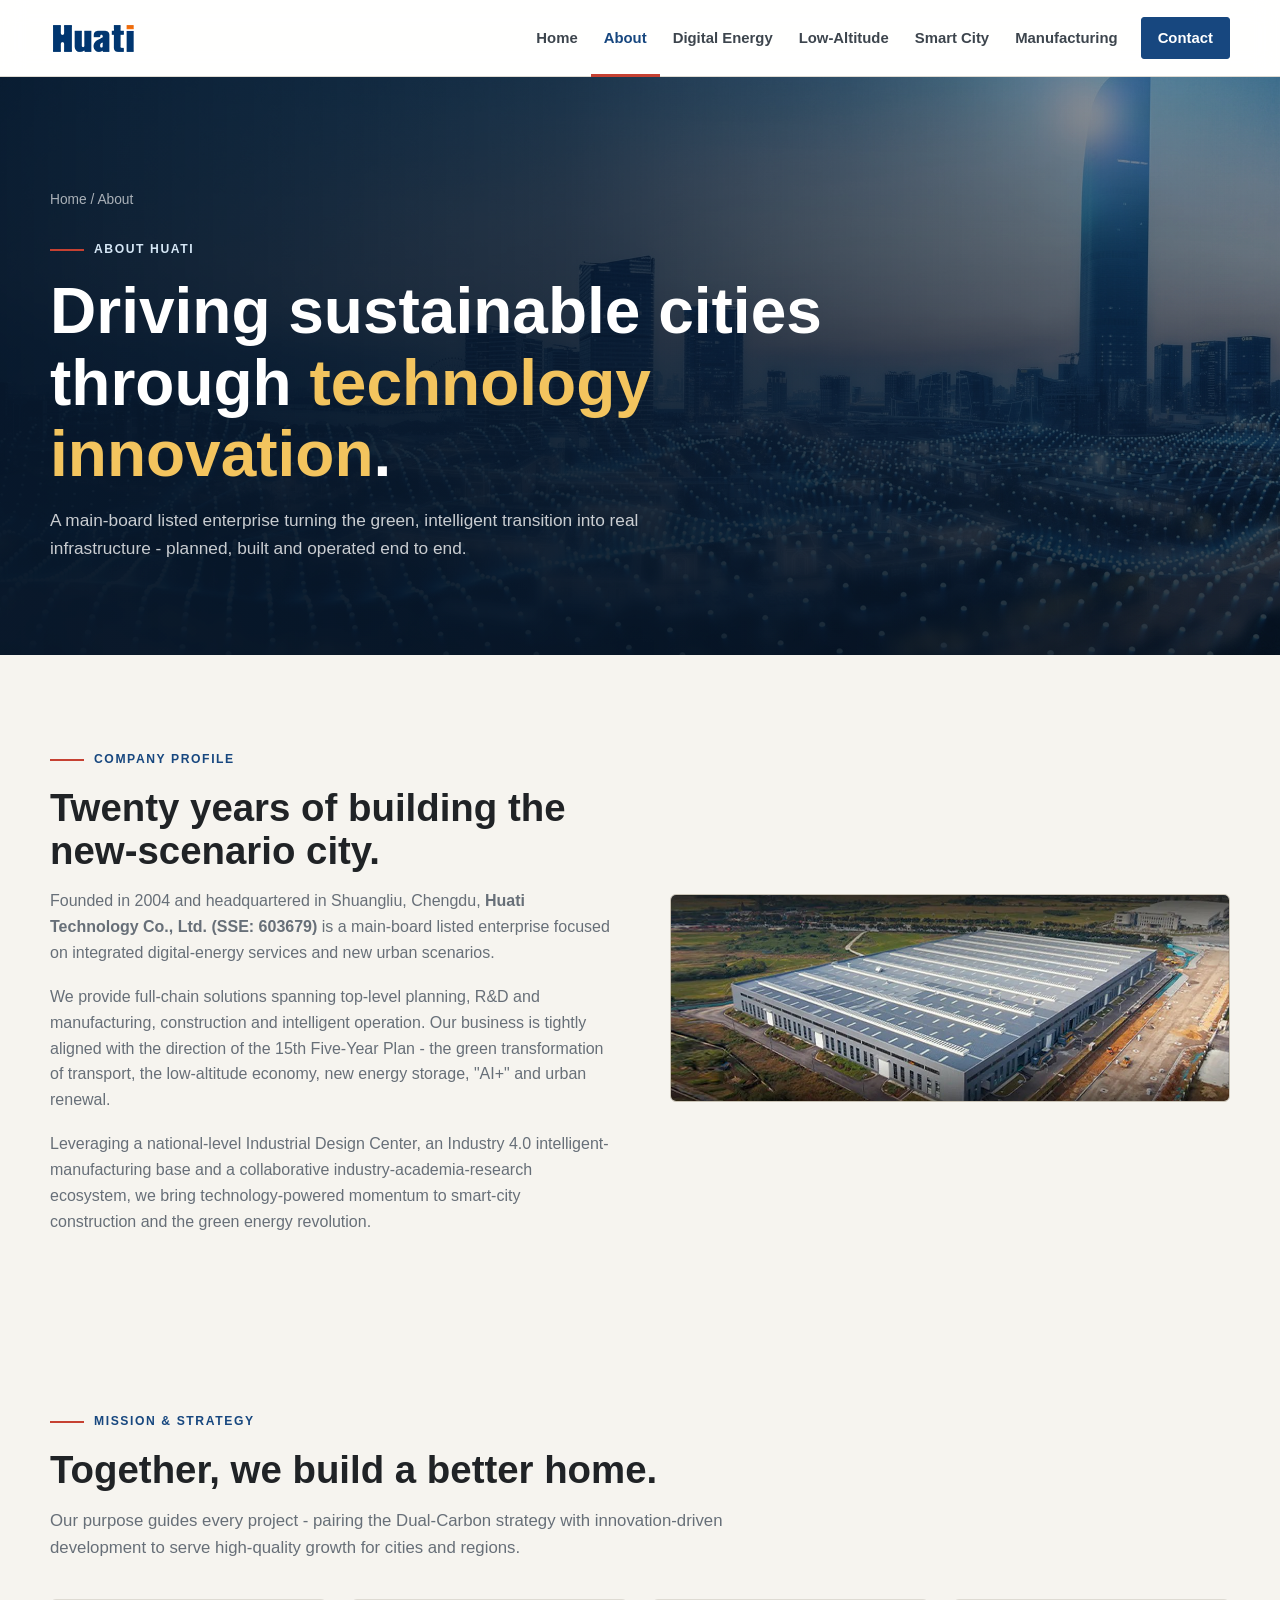
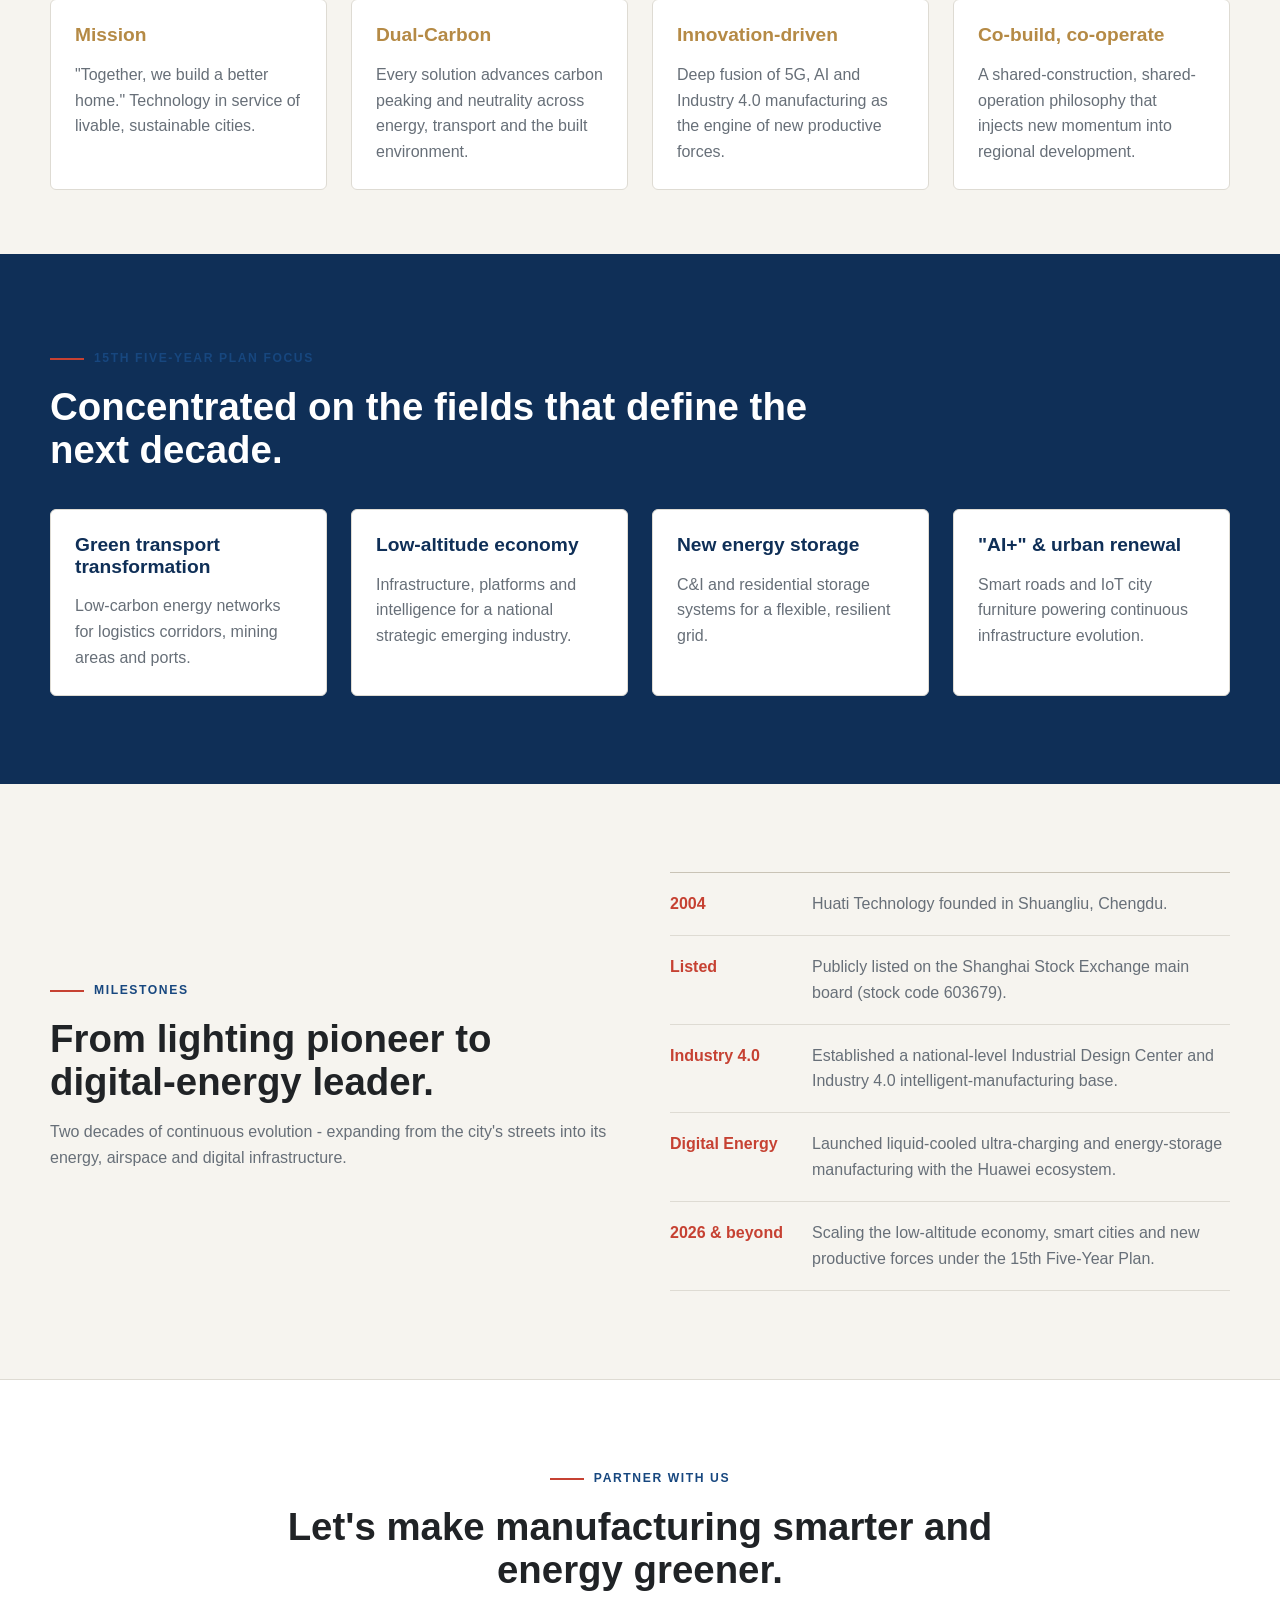
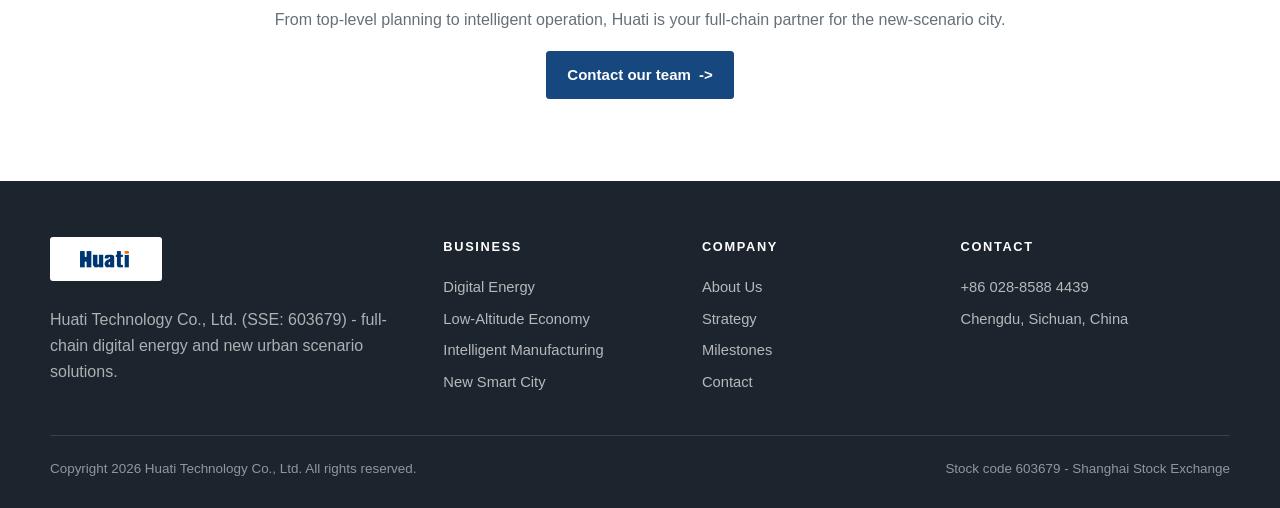
==== about.html @ 1b8c48bc "Initial Huati English website" ====
﻿<!doctype html>
<html lang="en">
<head>
  <meta charset="utf-8">
  <meta name="viewport" content="width=device-width, initial-scale=1">
  <title>About - Huati Technology</title>
  <meta name="description" content="Founded in 2004 and listed on the Shanghai Stock Exchange (603679), Huati Technology drives sustainable urban development through digital energy and new urban scenarios.">
  <link rel="stylesheet" href="css/style.css">
  <link rel="icon" href="images/huati-logo-en.png">
</head>
<body>

<header class="site-header">
  <div class="wrap nav">
    <a class="brand" href="index.html" aria-label="Huati Technology home"><img src="images/huati-logo-en.png" alt="Huati Technology"></a>
    <button class="nav-toggle" aria-label="Menu"><span></span><span></span><span></span></button>
    <ul class="nav-links">
      <li><a href="index.html">Home</a></li>
      <li><a href="about.html" class="active">About</a></li>
      <li><a href="digital-energy.html">Digital Energy</a></li>
      <li><a href="low-altitude.html">Low-Altitude</a></li>
      <li><a href="smart-city.html">Smart City</a></li>
      <li><a href="manufacturing.html">Manufacturing</a></li>
      <li class="nav-cta"><a href="contact.html" class="btn btn--gold">Contact</a></li>
    </ul>
  </div>
</header>

<section class="page-hero page-hero--about">
  <div class="hero-glow"></div>
  <div class="wrap page-hero-inner">
    <div class="breadcrumb"><a href="index.html">Home</a> / About</div>
    <span class="eyebrow">About Huati</span>
    <h1>Driving sustainable cities through <span class="gold">technology innovation</span>.</h1>
    <p>A main-board listed enterprise turning the green, intelligent transition into real infrastructure - planned, built and operated end to end.</p>
  </div>
</section>

<!-- Company profile -->
<section class="section">
  <div class="wrap split">
    <div class="split-copy reveal">
      <span class="eyebrow">Company profile</span>
      <h2>Twenty years of building the new-scenario city.</h2>
      <p>Founded in 2004 and headquartered in Shuangliu, Chengdu, <strong>Huati Technology Co., Ltd. (SSE: 603679)</strong> is a main-board listed enterprise focused on integrated digital-energy services and new urban scenarios.</p>
      <p>We provide full-chain solutions spanning top-level planning, R&amp;D and manufacturing, construction and intelligent operation. Our business is tightly aligned with the direction of the 15th Five-Year Plan - the green transformation of transport, the low-altitude economy, new energy storage, "AI+" and urban renewal.</p>
      <p>Leveraging a national-level Industrial Design Center, an Industry 4.0 intelligent-manufacturing base and a collaborative industry-academia-research ecosystem, we bring technology-powered momentum to smart-city construction and the green energy revolution.</p>
    </div>
    <div class="split-media reveal">
      <img src="images/factory-aerial.jpg" alt="Huati intelligent manufacturing base - aerial view" loading="lazy">
    </div>
  </div>
</section>

<!-- Mission / vision / values -->
<section class="section section--tight" id="strategy">
  <div class="wrap">
    <div class="section-head reveal">
      <span class="eyebrow">Mission &amp; strategy</span>
      <h2>Together, we build a better home.</h2>
      <p>Our purpose guides every project - pairing the Dual-Carbon strategy with innovation-driven development to serve high-quality growth for cities and regions.</p>
    </div>
    <div class="value-grid">
      <div class="value reveal"><h3 class="gold">Mission</h3><p>"Together, we build a better home." Technology in service of livable, sustainable cities.</p></div>
      <div class="value reveal"><h3 class="gold">Dual-Carbon</h3><p>Every solution advances carbon peaking and neutrality across energy, transport and the built environment.</p></div>
      <div class="value reveal"><h3 class="gold">Innovation-driven</h3><p>Deep fusion of 5G, AI and Industry 4.0 manufacturing as the engine of new productive forces.</p></div>
      <div class="value reveal"><h3 class="gold">Co-build, co-operate</h3><p>A shared-construction, shared-operation philosophy that injects new momentum into regional development.</p></div>
    </div>
  </div>
</section>

<!-- Strategic focus band -->
<section class="section band">
  <div class="wrap">
    <div class="section-head reveal" style="max-width:760px;">
      <span class="eyebrow">15th Five-Year Plan focus</span>
      <h2>Concentrated on the fields that define the next decade.</h2>
    </div>
    <div class="card-grid">
      <div class="card reveal"><h3>Green transport transformation</h3><p>Low-carbon energy networks for logistics corridors, mining areas and ports.</p></div>
      <div class="card reveal"><h3>Low-altitude economy</h3><p>Infrastructure, platforms and intelligence for a national strategic emerging industry.</p></div>
      <div class="card reveal"><h3>New energy storage</h3><p>C&amp;I and residential storage systems for a flexible, resilient grid.</p></div>
      <div class="card reveal"><h3>"AI+" &amp; urban renewal</h3><p>Smart roads and IoT city furniture powering continuous infrastructure evolution.</p></div>
    </div>
  </div>
</section>

<!-- Milestones -->
<section class="section" id="milestones">
  <div class="wrap split">
    <div class="split-copy reveal">
      <span class="eyebrow">Milestones</span>
      <h2>From lighting pioneer to digital-energy leader.</h2>
      <p>Two decades of continuous evolution - expanding from the city's streets into its energy, airspace and digital infrastructure.</p>
    </div>
    <div class="reveal">
      <ul class="timeline">
        <li><span class="yr">2004</span><p>Huati Technology founded in Shuangliu, Chengdu.</p></li>
        <li><span class="yr">Listed</span><p>Publicly listed on the Shanghai Stock Exchange main board (stock code 603679).</p></li>
        <li><span class="yr">Industry 4.0</span><p>Established a national-level Industrial Design Center and Industry 4.0 intelligent-manufacturing base.</p></li>
        <li><span class="yr">Digital Energy</span><p>Launched liquid-cooled ultra-charging and energy-storage manufacturing with the Huawei ecosystem.</p></li>
        <li><span class="yr">2026 &amp; beyond</span><p>Scaling the low-altitude economy, smart cities and new productive forces under the 15th Five-Year Plan.</p></li>
      </ul>
    </div>
  </div>
</section>

<!-- CTA -->
<section class="cta">
  <div class="wrap reveal">
    <span class="eyebrow" style="justify-content:center;">Partner with us</span>
    <h2>Let's make manufacturing smarter and energy greener.</h2>
    <p>From top-level planning to intelligent operation, Huati is your full-chain partner for the new-scenario city.</p>
    <a href="contact.html" class="btn btn--gold">Contact our team <span class="arrow">-></span></a>
  </div>
</section>

<footer class="site-footer">
  <div class="wrap">
    <div class="footer-top">
      <div class="footer-brand">
        <a class="brand" href="index.html" aria-label="Huati Technology home"><img src="images/huati-logo-en.png" alt="Huati Technology"></a>
        <p>Huati Technology Co., Ltd. (SSE: 603679) - full-chain digital energy and new urban scenario solutions.</p>
      </div>
      <div class="footer-col"><h5>Business</h5>
        <a href="digital-energy.html">Digital Energy</a>
        <a href="low-altitude.html">Low-Altitude Economy</a>
        <a href="manufacturing.html">Intelligent Manufacturing</a>
        <a href="smart-city.html">New Smart City</a>
      </div>
      <div class="footer-col"><h5>Company</h5>
        <a href="about.html">About Us</a>
        <a href="about.html#strategy">Strategy</a>
        <a href="about.html#milestones">Milestones</a>
        <a href="contact.html">Contact</a>
      </div>
      <div class="footer-col"><h5>Contact</h5>
        <a href="tel:+862885884439">+86 028-8588 4439</a>
        <a href="contact.html">Chengdu, Sichuan, China</a>
      </div>
    </div>
    <div class="footer-bottom">
      <span>Copyright 2026 Huati Technology Co., Ltd. All rights reserved.</span>
      <span>Stock code 603679  -  Shanghai Stock Exchange</span>
    </div>
  </div>
</footer>

<script src="js/main.js"></script>
</body>
</html>
---- css/style.css ----
/* Huati Technology English site */
:root {
  --paper: #f6f4ef;
  --white: #ffffff;
  --ink: #202326;
  --muted: #676f78;
  --faint: #8d959c;
  --line: #dedbd3;
  --line-strong: #c9c3b6;
  --blue: #17477f;
  --blue-deep: #0f2f57;
  --cyan: #2b8fa3;
  --red: #c64132;
  --gold: #b58a45;
  --maxw: 1180px;
  --radius: 6px;
  --ease: cubic-bezier(.22,.61,.36,1);
  --font: "Segoe UI", Arial, "Helvetica Neue", sans-serif;
}

* { box-sizing: border-box; }
html { scroll-behavior: smooth; }
body {
  margin: 0;
  font-family: var(--font);
  color: var(--ink);
  background: var(--paper);
  line-height: 1.62;
  -webkit-font-smoothing: antialiased;
  overflow-x: hidden;
}

img { display: block; max-width: 100%; }
a { color: inherit; text-decoration: none; }
.wrap { width: min(var(--maxw), calc(100% - 48px)); margin: 0 auto; }

h1, h2, h3, h4 { margin: 0 0 16px; line-height: 1.12; font-weight: 650; letter-spacing: 0; }
h1 { font-size: clamp(2.45rem, 5vw, 4.85rem); }
h2 { font-size: clamp(1.85rem, 3vw, 3rem); }
h3 { font-size: 1.2rem; }
p { margin: 0 0 18px; color: var(--muted); }
.gold { color: var(--gold); }
.kicker,
.eyebrow {
  display: inline-flex;
  align-items: center;
  gap: 10px;
  margin: 0 0 16px;
  color: var(--blue);
  font-size: .76rem;
  font-weight: 700;
  letter-spacing: .13em;
  text-transform: uppercase;
}
.kicker::before,
.eyebrow::before {
  content: "";
  width: 34px;
  height: 2px;
  background: var(--red);
}

.section { padding: 88px 0; }
.section--tight { padding: 64px 0; }
.section-head { max-width: 760px; margin-bottom: 38px; }
.section-head p { font-size: 1.05rem; }

.btn {
  display: inline-flex;
  align-items: center;
  justify-content: center;
  gap: 8px;
  min-height: 44px;
  padding: 11px 20px;
  border: 1px solid var(--blue);
  border-radius: 3px;
  font-size: .94rem;
  font-weight: 650;
  transition: background .25s, color .25s, transform .25s;
}
.btn:hover { transform: translateY(-1px); }
.btn--primary,
.btn--gold {
  background: var(--blue);
  color: #fff;
  border-color: var(--blue);
}
.btn--plain,
.btn--ghost {
  background: transparent;
  color: var(--blue);
}

.site-header {
  position: sticky;
  top: 0;
  z-index: 100;
  background: rgba(255,255,255,.94);
  border-bottom: 1px solid var(--line);
  backdrop-filter: blur(12px);
}
.topbar {
  background: var(--blue-deep);
  color: rgba(255,255,255,.86);
  font-size: .8rem;
}
.topbar-inner {
  min-height: 32px;
  display: flex;
  align-items: center;
  justify-content: space-between;
  gap: 18px;
}
.nav {
  height: 76px;
  display: flex;
  align-items: center;
  justify-content: space-between;
}
.brand { display: inline-flex; align-items: center; }
.brand img { width: 92px; max-height: 44px; object-fit: contain; }
.brand .brand-sub { display: none; }
.nav-links {
  display: flex;
  align-items: center;
  gap: 0;
  margin: 0;
  padding: 0;
  list-style: none;
}
.nav-links a {
  display: block;
  padding: 27px 13px 24px;
  border-bottom: 3px solid transparent;
  color: #3d454d;
  font-size: .93rem;
  font-weight: 600;
}
.nav-links a:hover,
.nav-links a.active {
  color: var(--blue);
  border-bottom-color: var(--red);
}
.nav-cta { margin-left: 10px; }
.nav-cta .btn { min-height: 38px; padding: 8px 16px; border-bottom: 1px solid var(--blue); color: #fff; }
.nav-toggle {
  display: none;
  width: 42px;
  height: 42px;
  border: 1px solid var(--line-strong);
  background: #fff;
}
.nav-toggle span {
  display: block;
  width: 22px;
  height: 2px;
  margin: 5px auto;
  background: var(--blue-deep);
}

.hero--home {
  position: relative;
  min-height: 690px;
  display: grid;
  align-items: end;
  padding: 130px 0 72px;
  background: #111;
  overflow: hidden;
}
.hero-photo {
  position: absolute;
  inset: 0;
}
.hero-photo img {
  width: 100%;
  height: 100%;
  object-fit: cover;
  opacity: .72;
}
.hero-photo::after {
  content: "";
  position: absolute;
  inset: 0;
  background: linear-gradient(90deg, rgba(5,16,28,.9) 0%, rgba(5,16,28,.68) 42%, rgba(5,16,28,.15) 100%),
              linear-gradient(0deg, rgba(0,0,0,.34), transparent 55%);
}
.hero-panel {
  position: relative;
  z-index: 1;
  max-width: var(--maxw);
}
.hero-panel h1 {
  max-width: 850px;
  color: #fff;
  text-wrap: balance;
}
.hero-panel .kicker { color: #d6e7f6; }
.hero-panel .kicker::before { background: var(--red); }
.hero-lead {
  max-width: 690px;
  color: rgba(255,255,255,.82);
  font-size: 1.12rem;
}
.hero-actions { display: flex; gap: 12px; flex-wrap: wrap; margin-top: 28px; }
.hero-actions .btn--plain {
  color: #fff;
  border-color: rgba(255,255,255,.65);
}

.intro-strip {
  padding: 54px 0;
  background: #fff;
  border-bottom: 1px solid var(--line);
}
.intro-grid {
  display: grid;
  grid-template-columns: .75fr 1fr;
  gap: 54px;
  align-items: start;
}
.intro-grid p:last-child {
  margin: 6px 0 0;
  font-size: 1.04rem;
}

.feature-row,
.split,
.contact-grid {
  display: grid;
  grid-template-columns: .8fr 1.2fr;
  gap: 60px;
  align-items: start;
}
.feature-copy { position: sticky; top: 130px; }
.business-list {
  border-top: 1px solid var(--line-strong);
}
.business-item {
  display: grid;
  grid-template-columns: 72px 1fr;
  gap: 20px;
  padding: 28px 0;
  border-bottom: 1px solid var(--line);
}
.business-item > span {
  color: var(--red);
  font-weight: 800;
  font-size: 1.05rem;
}
.business-item h3 { margin-bottom: 8px; color: var(--blue-deep); }
.business-item p { margin: 0; }
.business-item:hover h3 { color: var(--red); }

.section--image {
  background: #e9e5dc;
}
.image-story {
  display: grid;
  grid-template-columns: 1.35fr .75fr;
  gap: 34px;
  align-items: center;
}
.wide-photo,
.split-media {
  margin: 0;
  overflow: hidden;
  border-radius: var(--radius);
  border: 1px solid var(--line-strong);
  background: #ddd;
}
.wide-photo img,
.split-media img {
  width: 100%;
  height: 100%;
  object-fit: cover;
}
.story-card {
  margin-left: -110px;
  padding: 38px;
  background: #fff;
  border-top: 5px solid var(--red);
  box-shadow: 0 18px 45px rgba(30,35,40,.14);
}
.fact-list {
  display: grid;
  grid-template-columns: repeat(3, 1fr);
  gap: 18px;
  margin: 30px 0 0;
}
.fact-list div { border-top: 1px solid var(--line); padding-top: 14px; }
.fact-list dt { color: var(--blue); font-size: 1.35rem; font-weight: 800; }
.fact-list dd { margin: 3px 0 0; color: var(--muted); font-size: .86rem; }

.project-grid,
.pillar-grid,
.card-grid,
.value-grid,
.partner-grid {
  display: grid;
  grid-template-columns: repeat(3, 1fr);
  gap: 24px;
}
.project-card,
.pillar,
.card,
.value,
.partner {
  background: #fff;
  border: 1px solid var(--line);
  border-radius: var(--radius);
  overflow: hidden;
  transition: transform .25s, box-shadow .25s, border-color .25s;
}
.project-card:hover,
.pillar:hover,
.card:hover,
.value:hover,
.partner:hover {
  transform: translateY(-3px);
  border-color: var(--line-strong);
  box-shadow: 0 16px 34px rgba(25,33,40,.09);
}
.project-card img,
.pillar-media img {
  width: 100%;
  aspect-ratio: 4 / 3;
  object-fit: cover;
}
.project-card div,
.pillar-body,
.card,
.value,
.partner {
  padding: 24px;
}
.project-card p:last-child,
.pillar-body p,
.card p,
.value p { margin-bottom: 0; }

.news-band,
.band {
  background: var(--blue-deep);
  color: #fff;
}
.news-band p,
.news-band .kicker,
.band p,
.band .section-head p { color: rgba(255,255,255,.76); }
.band .card,
.band .value,
.band .partner {
  color: var(--ink);
}
.band .card h3,
.band .value h3,
.band .partner h3 {
  color: var(--blue-deep);
}
.band .card p,
.band .value p,
.band .partner small {
  color: var(--muted);
}
.news-layout {
  display: grid;
  grid-template-columns: .85fr 1.15fr;
  gap: 60px;
}
.news-list {
  margin: 0;
  padding: 0;
  list-style: none;
  border-top: 1px solid rgba(255,255,255,.2);
}
.news-list li {
  display: grid;
  grid-template-columns: 120px 1fr;
  gap: 24px;
  padding: 18px 0;
  border-bottom: 1px solid rgba(255,255,255,.16);
  color: rgba(255,255,255,.88);
}
.news-list span {
  color: #8ec9d5;
  font-weight: 700;
}

.page-hero {
  position: relative;
  min-height: 480px;
  display: grid;
  align-items: end;
  padding: 112px 0 74px;
  background-color: var(--blue-deep);
  background-position: center;
  background-size: cover;
  color: #fff;
  overflow: hidden;
}
.page-hero::before {
  content: "";
  position: absolute;
  inset: 0;
  background: linear-gradient(90deg, rgba(7,23,42,.92) 0%, rgba(7,23,42,.76) 44%, rgba(7,23,42,.28) 100%),
              linear-gradient(0deg, rgba(7,23,42,.34), rgba(7,23,42,.08));
}
.page-hero--about { background-image: url("../images/source-banner2.jpg"); }
.page-hero--energy { background-image: url("../images/hero-energy-cropped.jpg"); }
.page-hero--low { background-image: url("../images/source-banner1.jpg"); }
.page-hero--city { background-image: url("../images/source-smartcity-case.jpg"); }
.page-hero--manufacturing { background-image: url("../images/storage-factory.jpg"); }
.page-hero--contact { background-image: url("../images/collage.jpg"); }
.page-hero-inner {
  position: relative;
  z-index: 1;
}
.page-hero h1 { max-width: 780px; }
.page-hero p { max-width: 680px; color: rgba(255,255,255,.78); font-size: 1.08rem; }
.breadcrumb { margin-bottom: 22px; color: rgba(255,255,255,.65); font-size: .86rem; }
.breadcrumb a:hover { color: #fff; }
.page-hero .eyebrow { color: #d6e7f6; }
.page-hero .gold { color: #f3c45e; }
.hero-glow,
.hero-arc { display: none; }

.split { grid-template-columns: 1fr 1fr; align-items: center; }
.split.rev .split-media { order: 2; }
.split-copy p { font-size: 1rem; }
.check-list {
  margin: 22px 0 30px;
  padding: 0;
  list-style: none;
  display: grid;
  gap: 10px;
}
.check-list li {
  position: relative;
  padding-left: 24px;
  color: var(--muted);
}
.check-list li::before {
  content: "";
  position: absolute;
  left: 0;
  top: .72em;
  width: 8px;
  height: 8px;
  background: var(--red);
}

.pillar-grid { grid-template-columns: repeat(2, 1fr); }
.pillar { display: block; color: inherit; }
.pillar-body .num { color: var(--red); font-weight: 800; }
.pillar-body .more { color: var(--blue); font-weight: 700; }

.card-grid,
.value-grid { grid-template-columns: repeat(auto-fit, minmax(240px, 1fr)); }
.card .ic {
  width: 42px;
  height: 42px;
  display: grid;
  place-items: center;
  margin-bottom: 16px;
  background: #edf4f7;
  border-radius: 4px;
}
.card .ic svg { width: 24px; height: 24px; stroke: var(--blue); }
.stat-row {
  display: grid;
  grid-template-columns: repeat(4, 1fr);
  gap: 22px;
}
.stat-row .stat {
  padding: 24px;
  background: #fff;
  border: 1px solid var(--line);
  border-radius: var(--radius);
}
.stat-row .stat b { display: block; color: var(--blue-deep); font-size: 2rem; }
.stat-row .stat span { color: var(--muted); }
.band .stat-row .stat {
  background: transparent;
  border-color: rgba(255,255,255,.18);
}
.band .stat-row .stat b { color: #fff; }
.band .stat-row .stat span { color: rgba(255,255,255,.72); }

.timeline {
  margin: 0;
  padding: 0;
  list-style: none;
  border-top: 1px solid var(--line-strong);
}
.timeline li {
  display: grid;
  grid-template-columns: 120px 1fr;
  gap: 22px;
  padding: 18px 0;
  border-bottom: 1px solid var(--line);
}
.timeline .yr { color: var(--red); font-weight: 800; }
.timeline p { margin: 0; }

.contact-grid { grid-template-columns: .8fr 1.2fr; }
.contact-info .row {
  display: grid;
  grid-template-columns: 42px 1fr;
  gap: 16px;
  padding: 20px 0;
  border-bottom: 1px solid var(--line);
}
.contact-info .ic {
  width: 42px;
  height: 42px;
  display: grid;
  place-items: center;
  border-radius: 4px;
  background: #edf4f7;
}
.contact-info .ic svg { width: 21px; height: 21px; stroke: var(--blue); }
.form {
  padding: 30px;
  background: #fff;
  border: 1px solid var(--line);
  border-radius: var(--radius);
}
.field { margin-bottom: 16px; }
.field label {
  display: block;
  margin-bottom: 7px;
  color: #3d454d;
  font-weight: 650;
  font-size: .88rem;
}
.field input,
.field textarea,
.field select {
  width: 100%;
  padding: 12px 13px;
  border: 1px solid var(--line-strong);
  border-radius: 3px;
  background: #fff;
  color: var(--ink);
  font-family: inherit;
}
.field textarea { min-height: 122px; resize: vertical; }
.field input:focus,
.field textarea:focus,
.field select:focus {
  outline: 2px solid rgba(43,143,163,.16);
  border-color: var(--cyan);
}
.form-note { color: var(--faint); font-size: .84rem; }

.cta {
  padding: 82px 0;
  background: #fff;
  text-align: center;
  border-top: 1px solid var(--line);
}
.cta .wrap { max-width: 760px; }
.cta .eyebrow { justify-content: center; }

.site-footer {
  background: #1c252d;
  color: rgba(255,255,255,.86);
  padding: 56px 0 28px;
}
.footer-top {
  display: grid;
  grid-template-columns: 1.6fr 1fr 1fr 1.2fr;
  gap: 34px;
}
.footer-brand img { width: 112px; padding: 10px; background: #fff; border-radius: 3px; }
.footer-brand p { margin: 18px 0 0; color: rgba(255,255,255,.64); }
.footer-col h5 {
  margin: 0 0 14px;
  color: #fff;
  font-size: .8rem;
  letter-spacing: .13em;
  text-transform: uppercase;
}
.footer-col a,
.footer-col span {
  display: block;
  padding: 4px 0;
  color: rgba(255,255,255,.68);
  font-size: .92rem;
}
.footer-col a:hover { color: #fff; }
.footer-bottom {
  display: flex;
  justify-content: space-between;
  gap: 16px;
  margin-top: 36px;
  padding-top: 22px;
  border-top: 1px solid rgba(255,255,255,.13);
  color: rgba(255,255,255,.52);
  font-size: .84rem;
}

.reveal {
  opacity: 1;
  transform: none;
}
.reveal.in {
  opacity: 1;
  transform: none;
}

@media (max-width: 1000px) {
  .nav-links a { padding-left: 8px; padding-right: 8px; font-size: .86rem; }
  .intro-grid,
  .feature-row,
  .image-story,
  .news-layout,
  .split,
  .contact-grid {
    grid-template-columns: 1fr;
  }
  .feature-copy { position: static; }
  .story-card { margin-left: 0; }
  .project-grid { grid-template-columns: 1fr; }
  .footer-top { grid-template-columns: 1fr 1fr; }
}

@media (max-width: 760px) {
  .wrap { width: min(100% - 34px, var(--maxw)); }
  .topbar-inner { flex-direction: column; align-items: flex-start; padding: 8px 0; gap: 2px; }
  .nav { height: 66px; }
  .brand img { width: 92px; }
  .nav-toggle { display: block; }
  .nav-links {
    position: fixed;
    left: 0;
    right: 0;
    top: 98px;
    display: block;
    padding: 8px 17px 18px;
    background: #fff;
    border-bottom: 1px solid var(--line);
    transform: translateY(-130%);
    transition: transform .28s var(--ease);
  }
  .nav-links.open { transform: translateY(0); }
  .nav-links a {
    padding: 13px 0;
    border-bottom: 1px solid var(--line);
  }
  .hero--home {
    min-height: 620px;
    padding: 88px 0 48px;
  }
  .hero-panel .kicker {
    display: flex;
    flex-wrap: wrap;
    align-items: center;
    max-width: 100%;
    font-size: .66rem;
    letter-spacing: .08em;
  }
  .hero-panel h1 {
    max-width: 100%;
    font-size: 1.72rem;
    line-height: 1.08;
    text-wrap: auto;
    overflow-wrap: anywhere;
  }
  .hero-lead {
    max-width: 100%;
    font-size: 1rem;
    overflow-wrap: anywhere;
  }
  .hero-actions .btn {
    flex: 1 1 100%;
    width: 100%;
    padding-left: 12px;
    padding-right: 12px;
  }
  .section { padding: 62px 0; }
  .business-item,
  .news-list li,
  .timeline li {
    grid-template-columns: 1fr;
    gap: 8px;
  }
  .fact-list,
  .stat-row,
  .pillar-grid {
    grid-template-columns: 1fr;
  }
  .split.rev .split-media { order: 0; }
  .footer-top,
  .footer-bottom {
    grid-template-columns: 1fr;
    display: grid;
  }
}
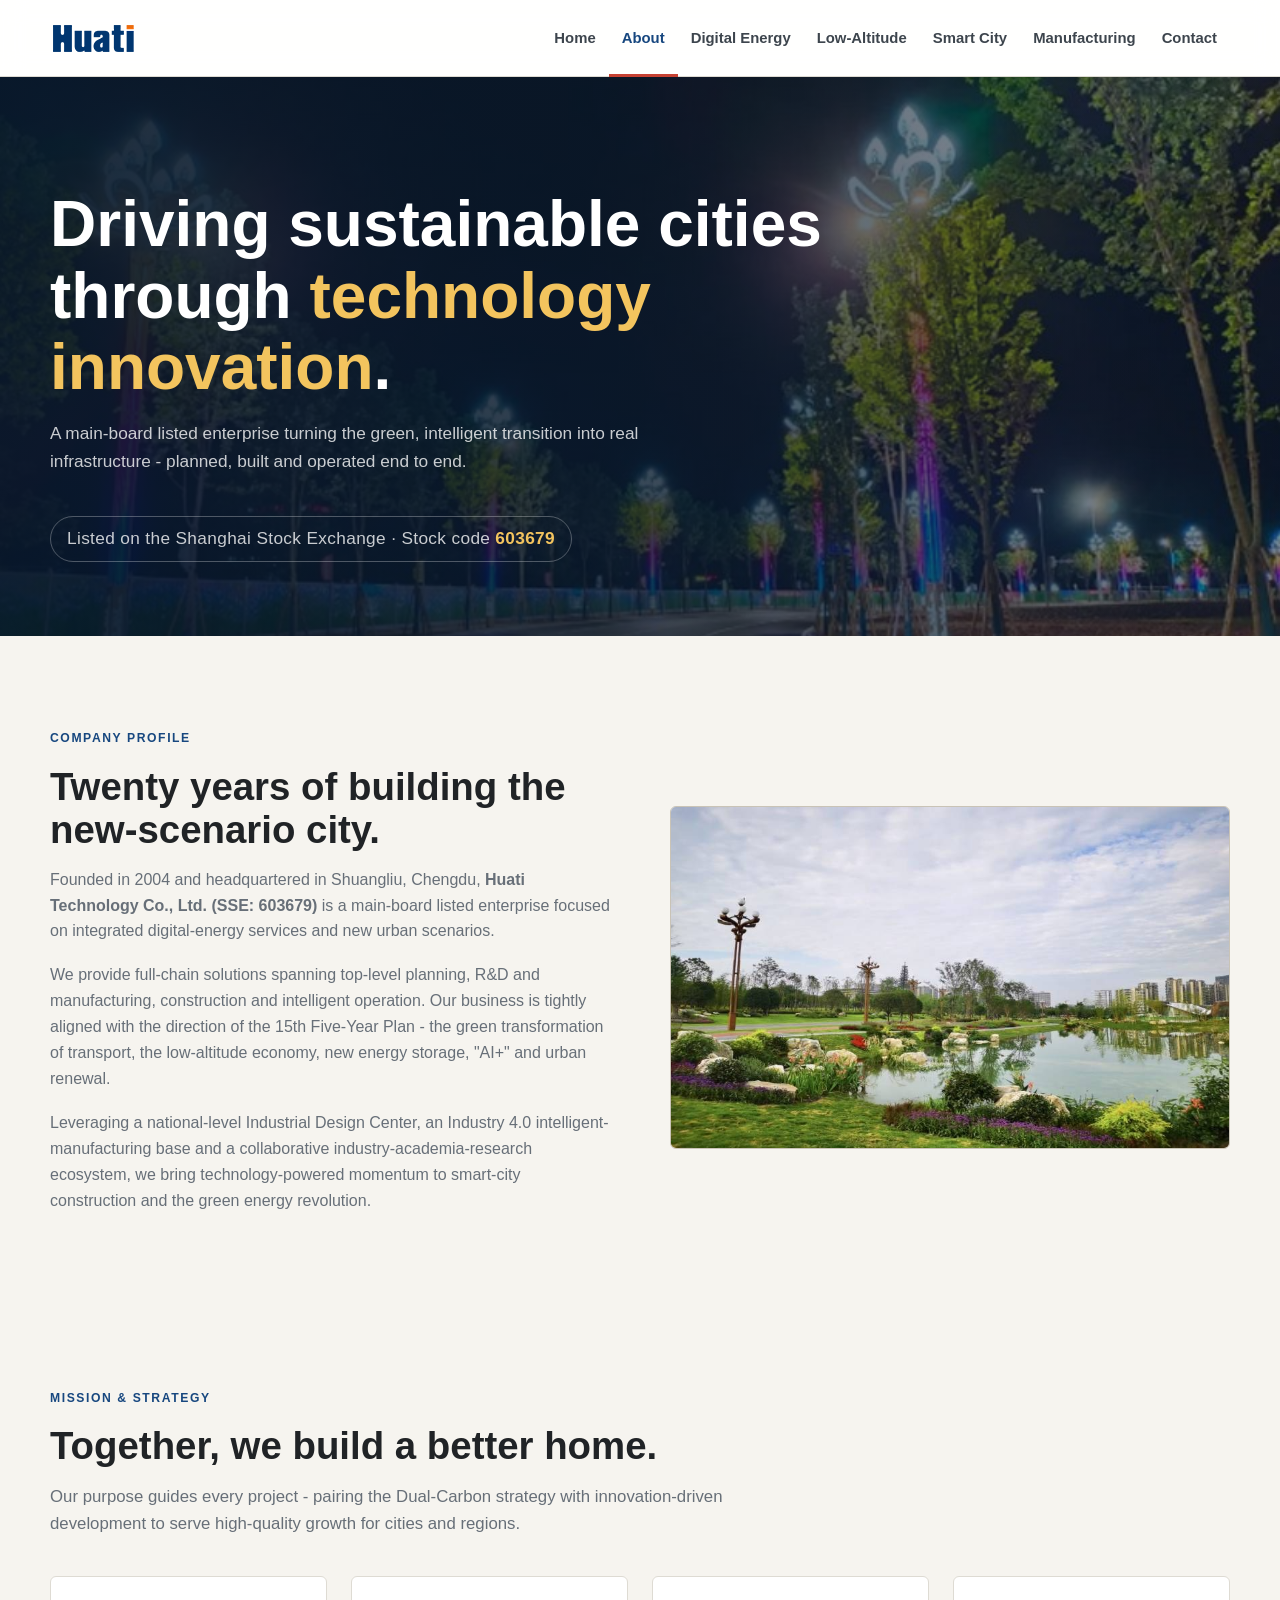
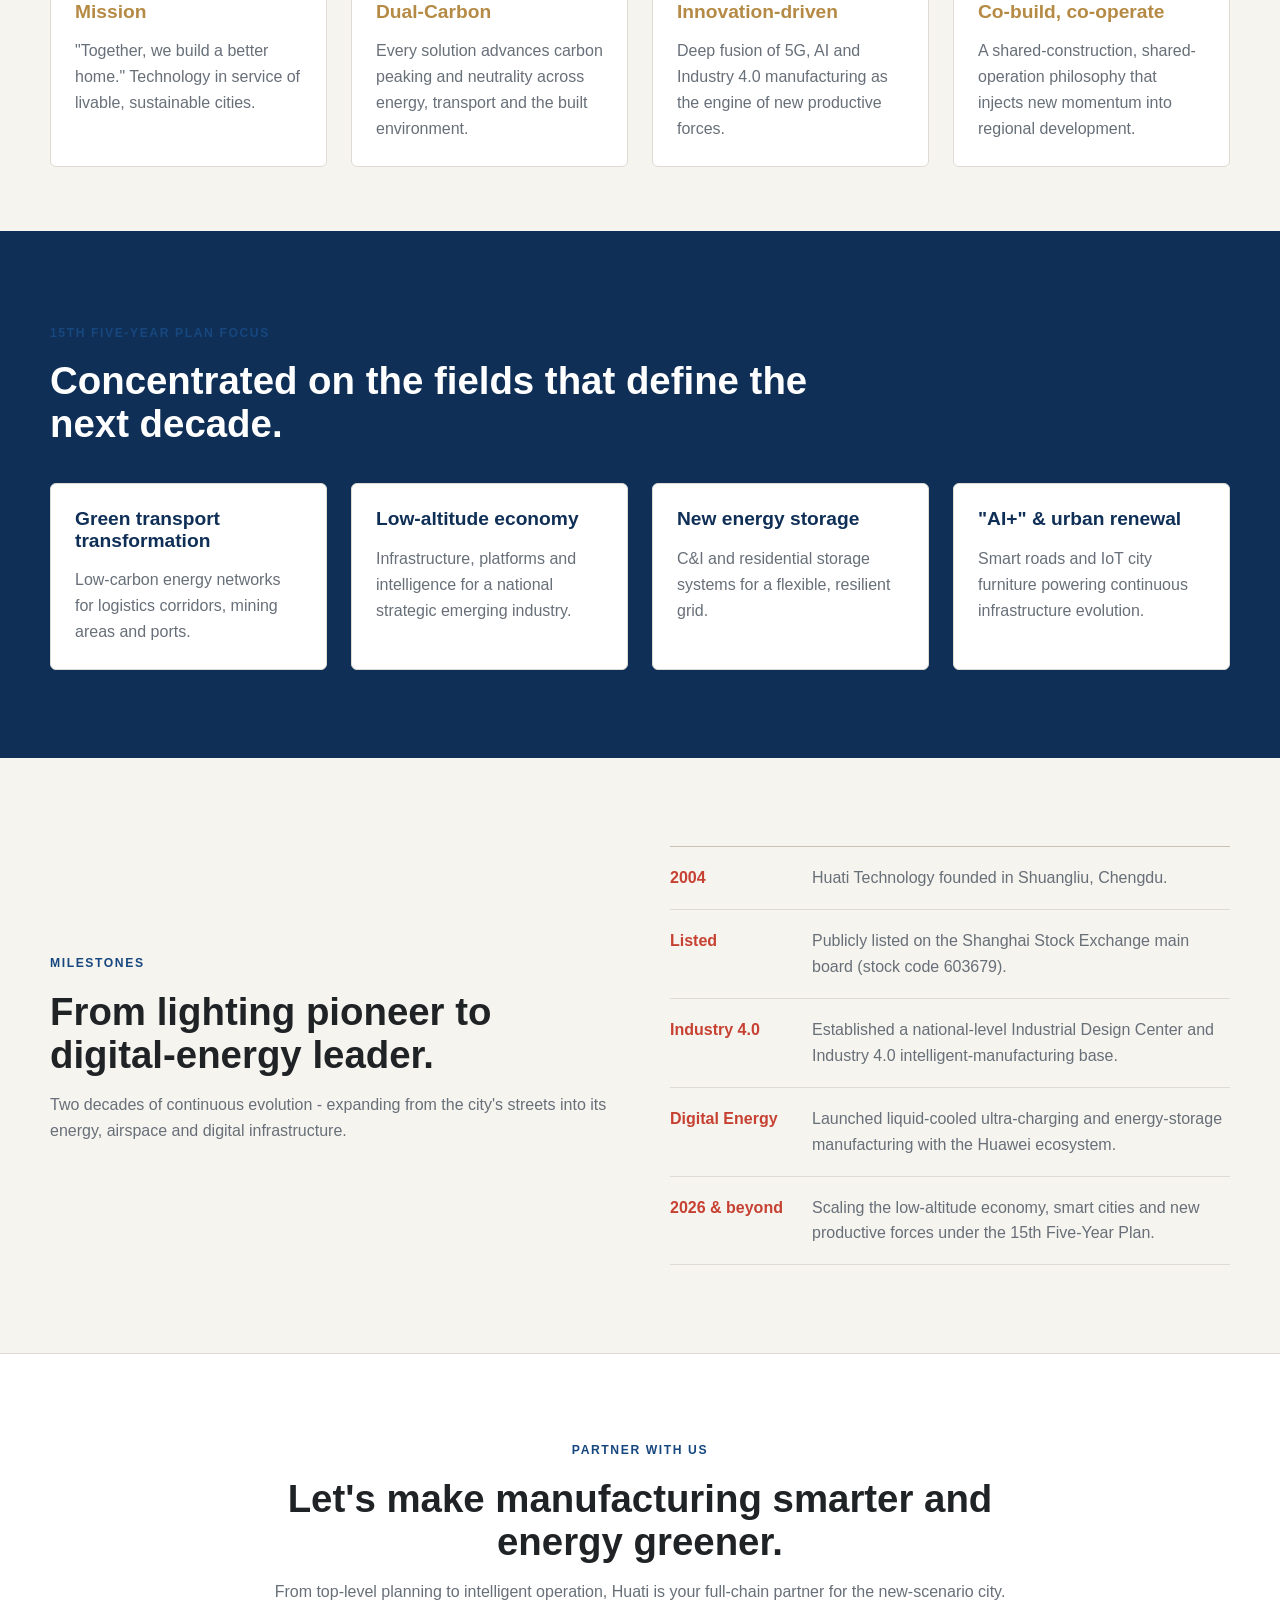
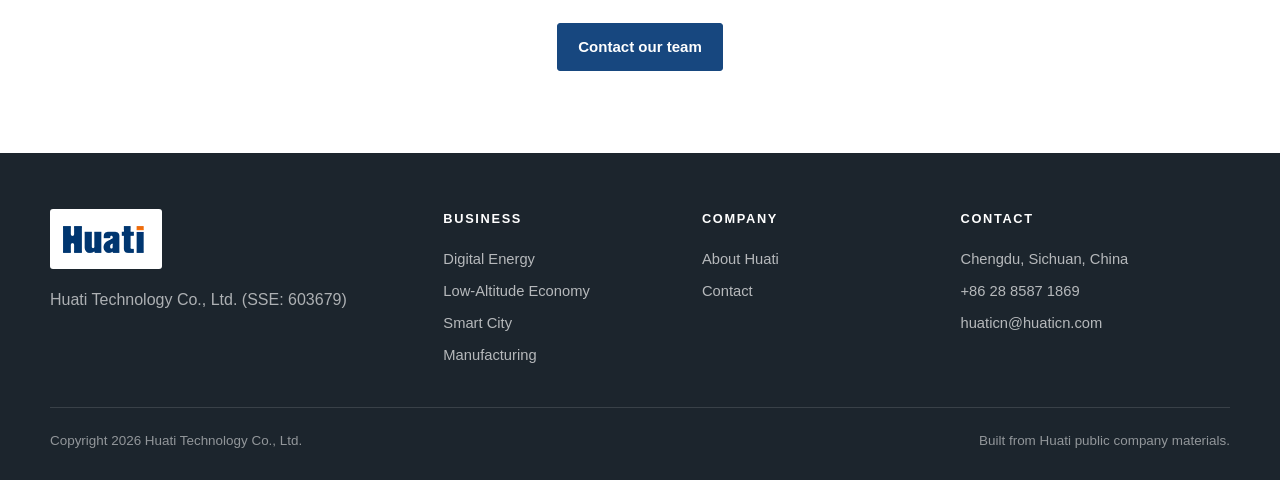
==== commit 2ab1d537: "Refine Huati site visuals and low-altitude imagery" ====
--- a/about.html
+++ b/about.html
@@ -12,7 +12,9 @@
 
 <header class="site-header">
   <div class="wrap nav">
-    <a class="brand" href="index.html" aria-label="Huati Technology home"><img src="images/huati-logo-en.png" alt="Huati Technology"></a>
+    <a class="brand" href="index.html" aria-label="Huati Technology home">
+      <img src="images/huati-logo-en.png" alt="Huati Technology">
+    </a>
     <button class="nav-toggle" aria-label="Menu"><span></span><span></span><span></span></button>
     <ul class="nav-links">
       <li><a href="index.html">Home</a></li>
@@ -21,7 +23,7 @@
       <li><a href="low-altitude.html">Low-Altitude</a></li>
       <li><a href="smart-city.html">Smart City</a></li>
       <li><a href="manufacturing.html">Manufacturing</a></li>
-      <li class="nav-cta"><a href="contact.html" class="btn btn--gold">Contact</a></li>
+      <li><a href="contact.html">Contact</a></li>
     </ul>
   </div>
 </header>
@@ -29,10 +31,9 @@
 <section class="page-hero page-hero--about">
   <div class="hero-glow"></div>
   <div class="wrap page-hero-inner">
-    <div class="breadcrumb"><a href="index.html">Home</a> / About</div>
-    <span class="eyebrow">About Huati</span>
     <h1>Driving sustainable cities through <span class="gold">technology innovation</span>.</h1>
     <p>A main-board listed enterprise turning the green, intelligent transition into real infrastructure - planned, built and operated end to end.</p>
+    <p class="stock-badge">Listed on the Shanghai Stock Exchange &middot; Stock code <strong>603679</strong></p>
   </div>
 </section>
 
@@ -47,7 +48,7 @@
       <p>Leveraging a national-level Industrial Design Center, an Industry 4.0 intelligent-manufacturing base and a collaborative industry-academia-research ecosystem, we bring technology-powered momentum to smart-city construction and the green energy revolution.</p>
     </div>
     <div class="split-media reveal">
-      <img src="images/factory-aerial.jpg" alt="Huati intelligent manufacturing base - aerial view" loading="lazy">
+      <img src="images/city-park.jpg" alt="Huati smart poles and city furniture in an urban park" loading="lazy">
     </div>
   </div>
 </section>
@@ -111,38 +112,38 @@
     <span class="eyebrow" style="justify-content:center;">Partner with us</span>
     <h2>Let's make manufacturing smarter and energy greener.</h2>
     <p>From top-level planning to intelligent operation, Huati is your full-chain partner for the new-scenario city.</p>
-    <a href="contact.html" class="btn btn--gold">Contact our team <span class="arrow">-></span></a>
+    <a href="contact.html" class="btn btn--primary">Contact our team</a>
   </div>
 </section>
 
 <footer class="site-footer">
-  <div class="wrap">
-    <div class="footer-top">
-      <div class="footer-brand">
-        <a class="brand" href="index.html" aria-label="Huati Technology home"><img src="images/huati-logo-en.png" alt="Huati Technology"></a>
-        <p>Huati Technology Co., Ltd. (SSE: 603679) - full-chain digital energy and new urban scenario solutions.</p>
-      </div>
-      <div class="footer-col"><h5>Business</h5>
-        <a href="digital-energy.html">Digital Energy</a>
-        <a href="low-altitude.html">Low-Altitude Economy</a>
-        <a href="manufacturing.html">Intelligent Manufacturing</a>
-        <a href="smart-city.html">New Smart City</a>
-      </div>
-      <div class="footer-col"><h5>Company</h5>
-        <a href="about.html">About Us</a>
-        <a href="about.html#strategy">Strategy</a>
-        <a href="about.html#milestones">Milestones</a>
-        <a href="contact.html">Contact</a>
-      </div>
-      <div class="footer-col"><h5>Contact</h5>
-        <a href="tel:+862885884439">+86 028-8588 4439</a>
-        <a href="contact.html">Chengdu, Sichuan, China</a>
-      </div>
+  <div class="wrap footer-top">
+    <div class="footer-brand">
+      <img src="images/huati-logo-en.png" alt="Huati Technology">
+      <p>Huati Technology Co., Ltd. (SSE: 603679)</p>
     </div>
-    <div class="footer-bottom">
-      <span>Copyright 2026 Huati Technology Co., Ltd. All rights reserved.</span>
-      <span>Stock code 603679  -  Shanghai Stock Exchange</span>
+    <div class="footer-col">
+      <h5>Business</h5>
+      <a href="digital-energy.html">Digital Energy</a>
+      <a href="low-altitude.html">Low-Altitude Economy</a>
+      <a href="smart-city.html">Smart City</a>
+      <a href="manufacturing.html">Manufacturing</a>
     </div>
+    <div class="footer-col">
+      <h5>Company</h5>
+      <a href="about.html">About Huati</a>
+      <a href="contact.html">Contact</a>
+    </div>
+    <div class="footer-col">
+      <h5>Contact</h5>
+      <span>Chengdu, Sichuan, China</span>
+      <a href="tel:+862885871869">+86 28 8587 1869</a>
+      <a href="mailto:huaticn@huaticn.com">huaticn@huaticn.com</a>
+    </div>
+  </div>
+  <div class="wrap footer-bottom">
+    <span>Copyright 2026 Huati Technology Co., Ltd.</span>
+    <span>Built from Huati public company materials.</span>
   </div>
 </footer>
 
--- a/css/style.css
+++ b/css/style.css
@@ -44,20 +44,12 @@
 .eyebrow {
   display: inline-flex;
   align-items: center;
-  gap: 10px;
   margin: 0 0 16px;
   color: var(--blue);
   font-size: .76rem;
   font-weight: 700;
   letter-spacing: .13em;
   text-transform: uppercase;
-}
-.kicker::before,
-.eyebrow::before {
-  content: "";
-  width: 34px;
-  height: 2px;
-  background: var(--red);
 }
 
 .section { padding: 88px 0; }
@@ -99,18 +91,6 @@
   border-bottom: 1px solid var(--line);
   backdrop-filter: blur(12px);
 }
-.topbar {
-  background: var(--blue-deep);
-  color: rgba(255,255,255,.86);
-  font-size: .8rem;
-}
-.topbar-inner {
-  min-height: 32px;
-  display: flex;
-  align-items: center;
-  justify-content: space-between;
-  gap: 18px;
-}
 .nav {
   height: 76px;
   display: flex;
@@ -195,7 +175,6 @@
   text-wrap: balance;
 }
 .hero-panel .kicker { color: #d6e7f6; }
-.hero-panel .kicker::before { background: var(--red); }
 .hero-lead {
   max-width: 690px;
   color: rgba(255,255,255,.82);
@@ -405,11 +384,11 @@
   background: linear-gradient(90deg, rgba(7,23,42,.92) 0%, rgba(7,23,42,.76) 44%, rgba(7,23,42,.28) 100%),
               linear-gradient(0deg, rgba(7,23,42,.34), rgba(7,23,42,.08));
 }
-.page-hero--about { background-image: url("../images/source-banner2.jpg"); }
-.page-hero--energy { background-image: url("../images/hero-energy-cropped.jpg"); }
-.page-hero--low { background-image: url("../images/source-banner1.jpg"); }
-.page-hero--city { background-image: url("../images/source-smartcity-case.jpg"); }
-.page-hero--manufacturing { background-image: url("../images/storage-factory.jpg"); }
+.page-hero--about { background-image: url("../images/night-road.jpg"); }
+.page-hero--energy { background-image: url("../images/source-energy-2025-b.jpg"); }
+.page-hero--low { background-image: url("../images/low-altitude-drone-clean.jpg"); }
+.page-hero--city { background-image: url("../images/source-banner2.jpg"); }
+.page-hero--manufacturing { background-image: url("../images/factory-aerial.jpg"); }
 .page-hero--contact { background-image: url("../images/collage.jpg"); }
 .page-hero-inner {
   position: relative;
@@ -421,6 +400,18 @@
 .breadcrumb a:hover { color: #fff; }
 .page-hero .eyebrow { color: #d6e7f6; }
 .page-hero .gold { color: #f3c45e; }
+.stock-badge {
+  display: inline-flex;
+  align-items: center;
+  margin: 22px 0 0;
+  padding: 8px 16px;
+  border: 1px solid rgba(255,255,255,.28);
+  border-radius: 999px;
+  color: rgba(255,255,255,.9);
+  font-size: .84rem;
+  letter-spacing: .02em;
+}
+.stock-badge strong { color: #f3c45e; margin-left: 5px; font-weight: 700; }
 .hero-glow,
 .hero-arc { display: none; }
 
@@ -519,6 +510,33 @@
   background: #edf4f7;
 }
 .contact-info .ic svg { width: 21px; height: 21px; stroke: var(--blue); }
+
+.contact-cards {
+  display: grid;
+  grid-template-columns: repeat(2, 1fr);
+  gap: 24px;
+}
+.contact-card {
+  padding: 30px;
+  background: #fff;
+  border: 1px solid var(--line);
+  border-top: 3px solid var(--blue);
+  border-radius: var(--radius);
+}
+.contact-card .ic {
+  width: 46px;
+  height: 46px;
+  display: grid;
+  place-items: center;
+  margin-bottom: 16px;
+  border-radius: 6px;
+  background: #edf4f7;
+}
+.contact-card .ic svg { width: 23px; height: 23px; stroke: var(--blue); }
+.contact-card h4 { margin: 0 0 8px; font-size: 1.1rem; color: var(--blue-deep); }
+.contact-card p { margin: 0; }
+.contact-card a:hover { color: var(--blue); }
+
 .form {
   padding: 30px;
   background: #fff;
@@ -627,7 +645,6 @@
 
 @media (max-width: 760px) {
   .wrap { width: min(100% - 34px, var(--maxw)); }
-  .topbar-inner { flex-direction: column; align-items: flex-start; padding: 8px 0; gap: 2px; }
   .nav { height: 66px; }
   .brand img { width: 92px; }
   .nav-toggle { display: block; }
@@ -635,7 +652,7 @@
     position: fixed;
     left: 0;
     right: 0;
-    top: 98px;
+    top: 66px;
     display: block;
     padding: 8px 17px 18px;
     background: #fff;
@@ -687,7 +704,8 @@
   }
   .fact-list,
   .stat-row,
-  .pillar-grid {
+  .pillar-grid,
+  .contact-cards {
     grid-template-columns: 1fr;
   }
   .split.rev .split-media { order: 0; }
